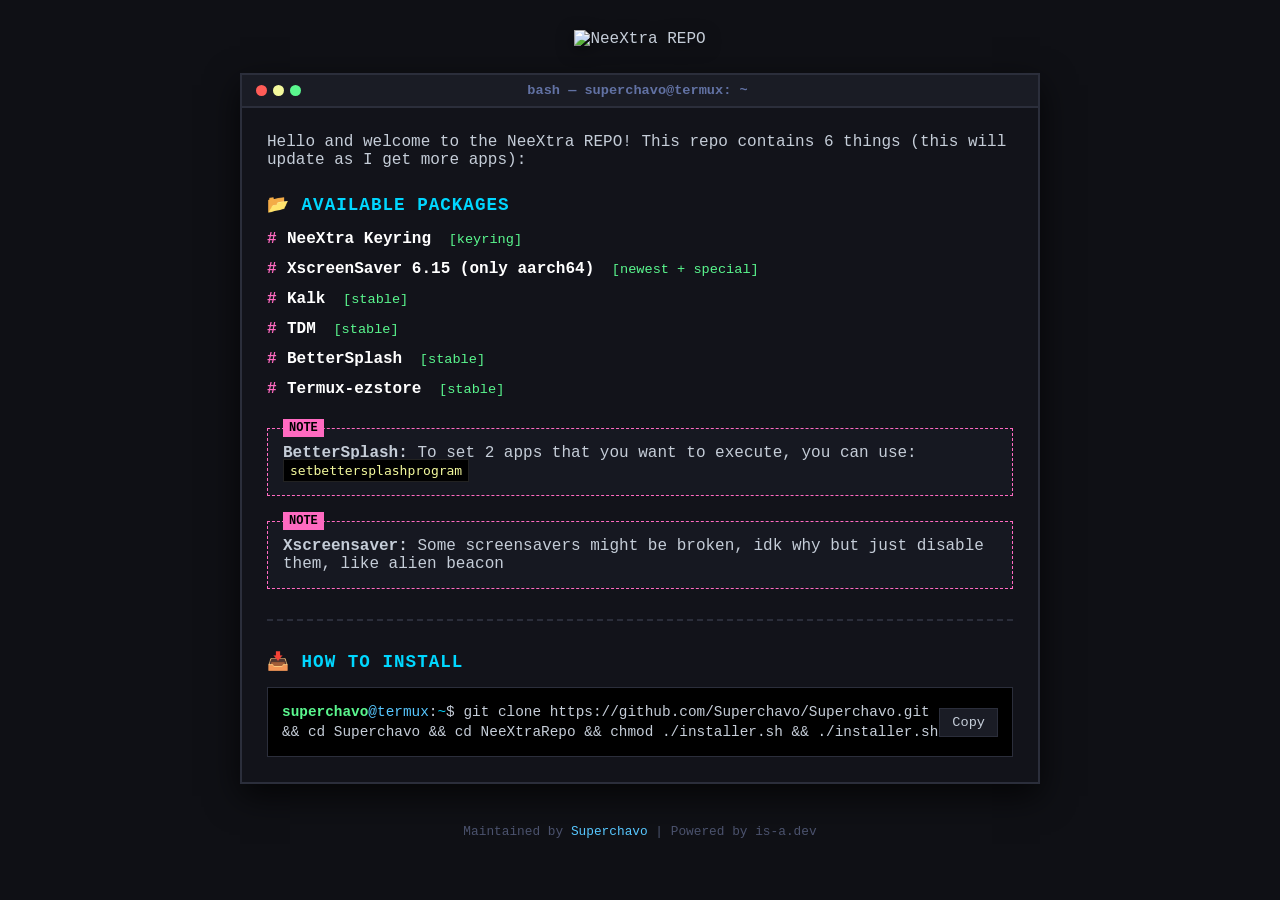
==== NeeXtraRepo/index.html @ dc7a291c "Deleted xscreensaver bc its now in termux native repos" ====
<!DOCTYPE html>
<html lang="es">
<head>
    <meta charset="UTF-8">
    <meta name="viewport" content="width=device-width, initial-scale=1.0">
    <title>NeeXtra Repo | Termux Package Repository</title>
    <link rel="icon" type="image/svg+xml" href="favicon.svg">
    <link rel="stylesheet" href="style.css">
</head>
<body>

    <div class="container">
        
        <!-- Banner del Repo -->
        <div class="banner-container">
            <img src="https://i.ibb.co/nNbWgq3V/Nee-Xtra-REPO-24-6-2026.png" alt="NeeXtra REPO">
        </div>

        <!-- Consola Unix / Terminal Real -->
        <div class="terminal-window">
            <div class="terminal-header">
                <div class="terminal-buttons">
                    <span class="button btn-close"></span>
                    <span class="button btn-minimize"></span>
                    <span class="button btn-maximize"></span>
                </div>
                <div class="terminal-title">bash — superchavo@termux: ~</div>
            </div>
            
            <div class="terminal-body">
                <p class="welcome-text">
                    Hello and welcome to the NeeXtra REPO! This repo contains 6 things (this will update as I get more apps):
                </p>

                <h2>📂 AVAILABLE PACKAGES</h2>
                <ul class="app-list">
                    <li><span class="pkg-name">NeeXtra Keyring</span> <span class="pkg-tag">[keyring]</span></li>
                    <li><span class="pkg-name">XscreenSaver 6.15 (only aarch64)</span> <span class="pkg-tag">[newest + special]</span></li>
                    <li><span class="pkg-name">Kalk</span> <span class="pkg-tag">[stable]</span></li>
                    <li><span class="pkg-name">TDM</span> <span class="pkg-tag">[stable]</span></li>
                    <li><span class="pkg-name">BetterSplash</span> <span class="pkg-tag">[stable]</span></li>
                    <li><span class="pkg-name">Termux-ezstore</span> <span class="pkg-tag">[stable]</span></li>
                </ul>

                <div class="config-box">
                    <span class="config-tag">NOTE</span>
                    <p><strong>BetterSplash:</strong> To set 2 apps that you want to execute, you can use: <code class="inline-code">setbettersplashprogram</code></p>
                </div>

                <div class="config-box">
                    <span class="config-tag">NOTE</span>
                    <p><strong>Xscreensaver:</strong> Some screensavers might be broken, idk why but just disable them, like alien beacon</p>
                </div>

                <div class="divider"></div>

                <h2>📥 HOW TO INSTALL</h2>
                <div class="command-box">
                    <div class="command-line">
                        <span class="user">superchavo</span><span class="host">@termux</span>:<span class="dir">~</span>$ <span class="cmd">git clone https://github.com/Superchavo/Superchavo.git && cd Superchavo && cd NeeXtraRepo && chmod ./installer.sh && ./installer.sh</span>
                    </div>
                    <button id="copyBtn" class="copy-btn">Copy</button>
                </div>

            </div>
        </div>

        <footer>
            Maintained by <a href="The Awesome Team of github and Is A Dev and also Superchavo" target="_blank">Superchavo</a> | Powered by is-a.dev
        </footer>

    </div>

    <script src="script.js"></script>
</body>
</html>
---- NeeXtraRepo/style.css ----
/* Paleta estilo Terminal Linux Tradicional (ANSI Colors) */
:root {
    --bg-main: #0f1015;
    --term-bg: #12131a;
    --term-head: #1a1c25;
    --border-color: #2b2e3b;
    
    /* Colores de sintaxis de consola */
    --ansi-white: #c5cdd8;
    --ansi-cyan: #00d7ff;
    --ansi-green: #5af78e;
    --ansi-yellow: #f3f99d;
    --ansi-magenta: #ff6ac1;
    --ansi-blue: #57c7ff;
    --ansi-red: #ff5c57;
}

body {
    background-color: var(--bg-main);
    color: var(--ansi-white);
    font-family: 'Courier New', Courier, monospace;
    margin: 0;
    padding: 20px;
    display: flex;
    flex-direction: column;
    align-items: center;
}

::selection {
    background: var(--ansi-yellow);
    color: #000;
}

.container {
    width: 100%;
    max-width: 800px;
    margin-top: 10px;
}

.banner-container {
    text-align: center;
    margin-bottom: 25px;
}

.banner-container img {
    max-width: 100%;
    height: auto;
    filter: drop-shadow(0 4px 8px rgba(0,0,0,0.5));
}

/* Caja de Terminal */
.terminal-window {
    background-color: var(--term-bg);
    border: 2px solid var(--border-color);
    box-shadow: 0 12px 32px rgba(0, 0, 0, 0.7);
}

.terminal-header {
    background-color: var(--term-head);
    padding: 8px 14px;
    display: flex;
    align-items: center;
    border-bottom: 2px solid var(--border-color);
}

.terminal-buttons {
    display: flex;
    gap: 6px;
}

.button {
    width: 11px;
    height: 11px;
    border-radius: 50%;
    display: inline-block;
}
.btn-close { background-color: var(--ansi-red); }
.btn-minimize { background-color: var(--ansi-yellow); }
.btn-maximize { background-color: var(--ansi-green); }

.terminal-title {
    margin: 0 auto;
    font-size: 0.85rem;
    color: #6272a4;
    font-weight: bold;
    transform: translateX(-25px);
}

.terminal-body {
    padding: 25px;
}

.welcome-text {
    color: var(--ansi-white);
    margin-top: 0;
    margin-bottom: 25px;
}

/* Listado de paquetes */
h2 {
    color: var(--ansi-cyan);
    font-size: 1.1rem;
    margin-top: 0;
    letter-spacing: 1px;
}

.app-list {
    list-style: none;
    padding-left: 0;
    margin: 15px 0 30px 0;
}

.app-list li {
    margin-bottom: 12px;
    padding-left: 20px;
    position: relative;
    font-size: 1rem;
}

.app-list li::before {
    content: "#";
    position: absolute;
    left: 0;
    color: var(--ansi-magenta);
    font-weight: bold;
}

.pkg-name {
    color: #fff;
    font-weight: bold;
}

.pkg-tag {
    color: var(--ansi-green);
    font-size: 0.85rem;
    margin-left: 8px;
}

/* Nota de configuración */
.config-box {
    background-color: #161821;
    border: 1px dashed var(--ansi-magenta);
    padding: 15px;
    margin: 25px 0;
    position: relative;
}

.config-tag {
    position: absolute;
    top: -10px;
    left: 15px;
    background-color: var(--ansi-magenta);
    color: #000;
    font-size: 0.75rem;
    padding: 2px 6px;
    font-weight: bold;
}

.config-box p {
    margin: 0;
}

.inline-code {
    background-color: #000;
    color: var(--ansi-yellow);
    padding: 3px 6px;
    border: 1px solid #222;
}

.divider {
    border-top: 2px dashed var(--border-color);
    margin: 30px 0;
}

/* Bloque de comandos */
.command-box {
    background-color: #000;
    border: 1px solid var(--border-color);
    padding: 14px;
    display: flex;
    justify-content: space-between;
    align-items: center;
    margin-top: 15px;
}

.command-line {
    word-break: break-all;
    font-size: 0.9rem;
    line-height: 1.4;
}

.user { color: var(--ansi-green); font-weight: bold; }
.host { color: var(--ansi-blue); }
.dir { color: var(--ansi-cyan); }
.cmd { color: var(--ansi-white); }

/* Botón interactivo */
.copy-btn {
    background-color: var(--term-head);
    border: 1px solid var(--border-color);
    color: var(--ansi-white);
    padding: 6px 12px;
    cursor: pointer;
    font-family: inherit;
    font-size: 0.85rem;
    transition: background 0.15s;
}

.copy-btn:hover {
    background-color: var(--border-color);
    color: #fff;
}

.copy-btn.success {
    background-color: var(--ansi-green);
    color: #000;
    border-color: var(--ansi-green);
}

footer {
    text-align: center;
    margin-top: 40px;
    font-size: 0.8rem;
    color: #4b526d;
}

footer a {
    color: var(--ansi-blue);
    text-decoration: none;
}

footer a:hover {
    text-decoration: underline;
}

/* Ajustes responsivos para pantallas como tablets/móviles */
@media (max-width: 600px) {
    .command-box {
        flex-direction: column;
        align-items: flex-start;
        gap: 12px;
    }
    .copy-btn {
        width: 100%;
        text-align: center;
    }
}
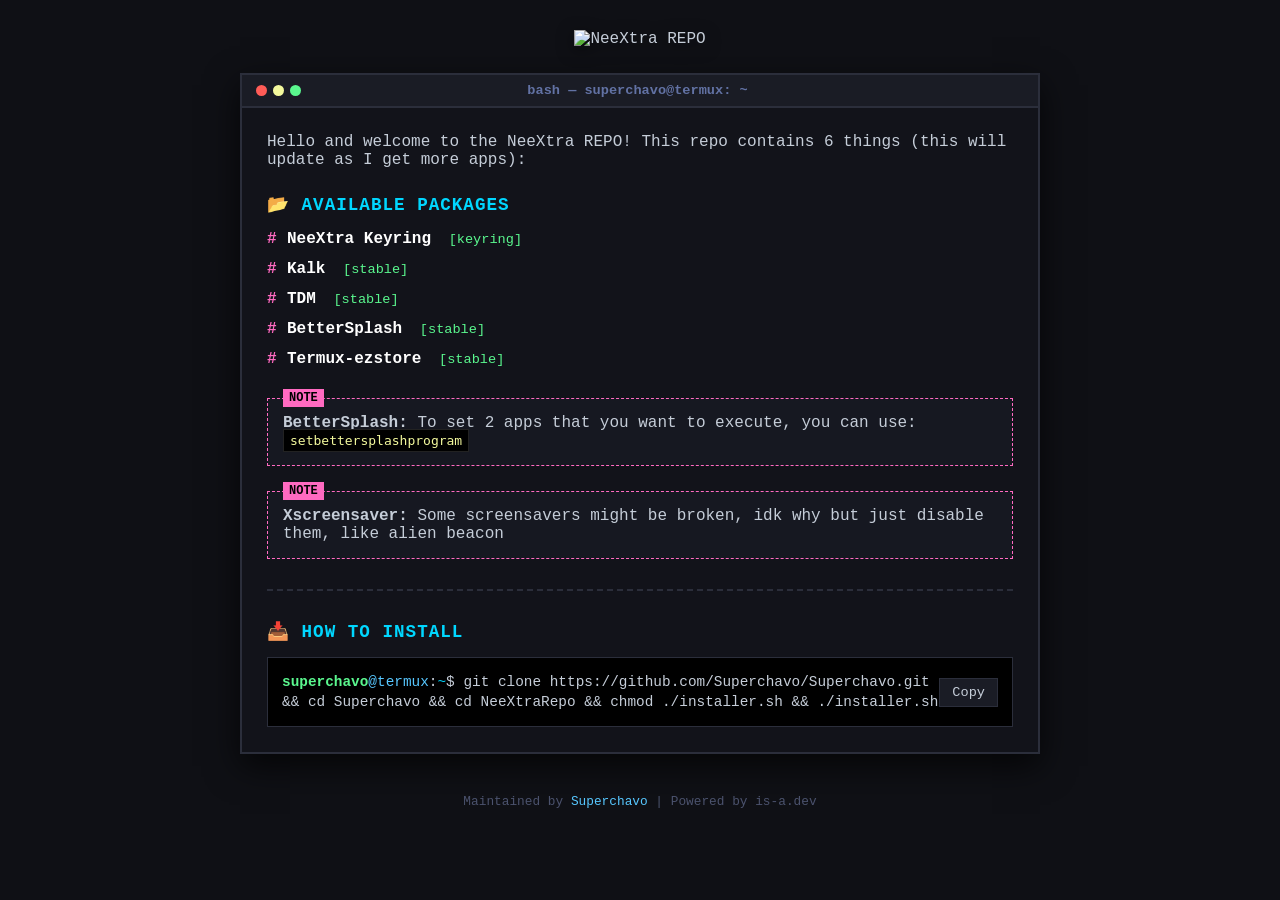
==== commit e985f557: "Remove XscreenSaver from available packages Removed XscreenSaver 6.15 from the available packages li" ====
--- a/NeeXtraRepo/index.html
+++ b/NeeXtraRepo/index.html
@@ -35,7 +35,6 @@
                 <h2>📂 AVAILABLE PACKAGES</h2>
                 <ul class="app-list">
                     <li><span class="pkg-name">NeeXtra Keyring</span> <span class="pkg-tag">[keyring]</span></li>
-                    <li><span class="pkg-name">XscreenSaver 6.15 (only aarch64)</span> <span class="pkg-tag">[newest + special]</span></li>
                     <li><span class="pkg-name">Kalk</span> <span class="pkg-tag">[stable]</span></li>
                     <li><span class="pkg-name">TDM</span> <span class="pkg-tag">[stable]</span></li>
                     <li><span class="pkg-name">BetterSplash</span> <span class="pkg-tag">[stable]</span></li>
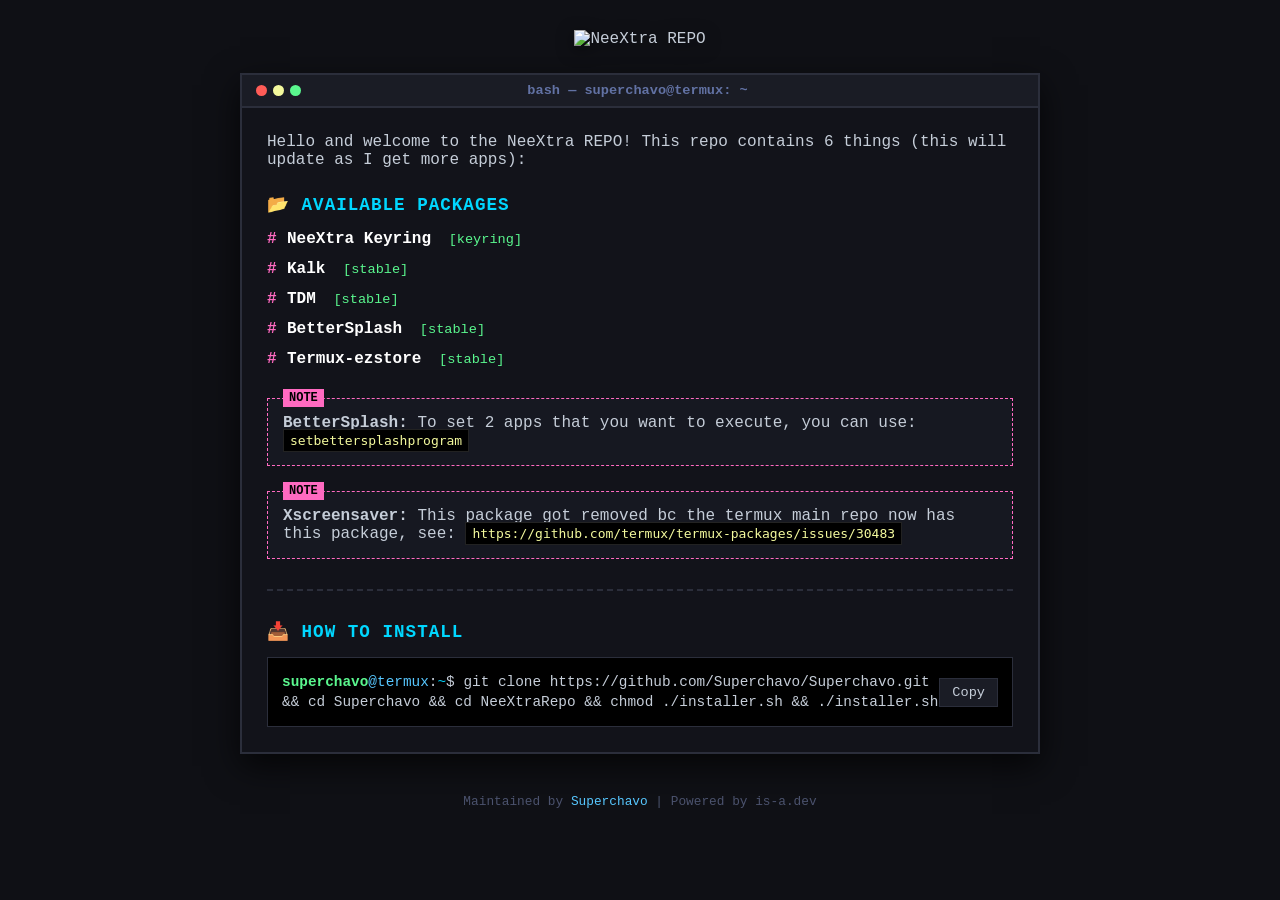
==== commit 74539a29: "Fix link in Xscreensaver removal note Updated the link in the note about Xscreensaver removal to poi" ====
--- a/NeeXtraRepo/index.html
+++ b/NeeXtraRepo/index.html
@@ -48,7 +48,7 @@
 
                 <div class="config-box">
                     <span class="config-tag">NOTE</span>
-                    <p><strong>Xscreensaver:</strong> Some screensavers might be broken, idk why but just disable them, like alien beacon</p>
+                    <p><strong>Xscreensaver:</strong> This package got removed bc the termux main repo now has this package, see: <code class="inline-code">https://github.com/termux/termux-packages/issues/30483</code></p>
                 </div>
 
                 <div class="divider"></div>
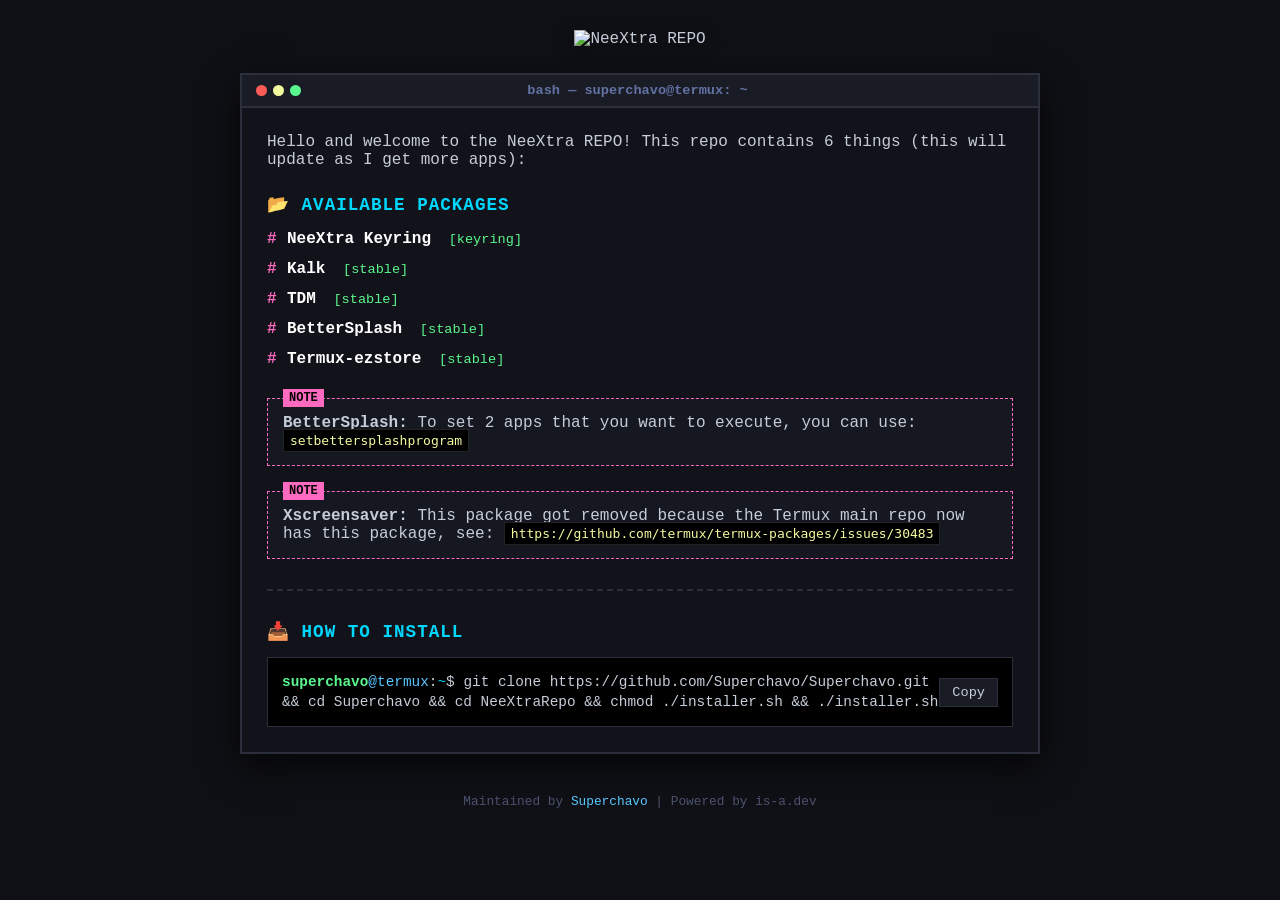
==== commit 0c82e739: "Update index.html" ====
--- a/NeeXtraRepo/index.html
+++ b/NeeXtraRepo/index.html
@@ -1,5 +1,5 @@
 <!DOCTYPE html>
-<html lang="es">
+<html lang="en">
 <head>
     <meta charset="UTF-8">
     <meta name="viewport" content="width=device-width, initial-scale=1.0">
@@ -11,18 +11,18 @@
 
     <div class="container">
         
-        <!-- Banner del Repo -->
+        <!-- Repo Banner -->
         <div class="banner-container">
             <img src="https://i.ibb.co/nNbWgq3V/Nee-Xtra-REPO-24-6-2026.png" alt="NeeXtra REPO">
         </div>
 
-        <!-- Consola Unix / Terminal Real -->
+        <!-- Unix Terminal Window -->
         <div class="terminal-window">
             <div class="terminal-header">
                 <div class="terminal-buttons">
-                    <span class="button btn-close"></span>
-                    <span class="button btn-minimize"></span>
-                    <span class="button btn-maximize"></span>
+                    <span class="button btn-close" onclick="handleClose()"></span>
+                    <span class="button btn-minimize" onclick="handleMinimize()"></span>
+                    <span class="button btn-maximize" onclick="handleMaximize()"></span>
                 </div>
                 <div class="terminal-title">bash — superchavo@termux: ~</div>
             </div>
@@ -48,7 +48,7 @@
 
                 <div class="config-box">
                     <span class="config-tag">NOTE</span>
-                    <p><strong>Xscreensaver:</strong> This package got removed bc the termux main repo now has this package, see: <code class="inline-code">https://github.com/termux/termux-packages/issues/30483</code></p>
+                    <p><strong>Xscreensaver:</strong> This package got removed because the Termux main repo now has this package, see: <code class="inline-code">https://github.com/termux/termux-packages/issues/30483</code></p>
                 </div>
 
                 <div class="divider"></div>
@@ -58,19 +58,57 @@
                     <div class="command-line">
                         <span class="user">superchavo</span><span class="host">@termux</span>:<span class="dir">~</span>$ <span class="cmd">git clone https://github.com/Superchavo/Superchavo.git && cd Superchavo && cd NeeXtraRepo && chmod ./installer.sh && ./installer.sh</span>
                     </div>
-                    <button id="copyBtn" class="copy-btn">Copy</button>
+                    <button id="copyBtn" class="copy-btn" onclick="copyCommand()">Copy</button>
                 </div>
 
             </div>
         </div>
 
         <footer>
-            Maintained by <a href="The Awesome Team of github and Is A Dev and also Superchavo" target="_blank">Superchavo</a> | Powered by is-a.dev
+            Maintained by <a href="https://github.com/Superchavo" target="_blank">Superchavo</a> | Powered by is-a.dev
         </footer>
 
     </div>
 
-    <script src="script.js"></script>
+    <script>
+        function handleClose() {
+            try {
+                // Logic to close the terminal
+                console.log("Terminal closed.");
+            } catch (error) {
+                console.error("Error closing terminal: ", error);
+            }
+        }
+
+        function handleMinimize() {
+            try {
+                // Logic to minimize the terminal
+                console.log("Terminal minimized.");
+            } catch (error) {
+                console.error("Error minimizing terminal: ", error);
+            }
+        }
+
+        function handleMaximize() {
+            try {
+                // Logic to maximize the terminal
+                console.log("Terminal maximized.");
+            } catch (error) {
+                console.error("Error maximizing terminal: ", error);
+            }
+        }
+
+        function copyCommand() {
+            try {
+                const command = document.querySelector('.cmd').textContent;
+                navigator.clipboard.writeText(command).then(() => {
+                    alert("Command copied to clipboard!");
+                });
+            } catch (error) {
+                console.error("Error copying command: ", error);
+                alert("Failed to copy command.");
+            }
+        }
+    </script>
 </body>
 </html>
-
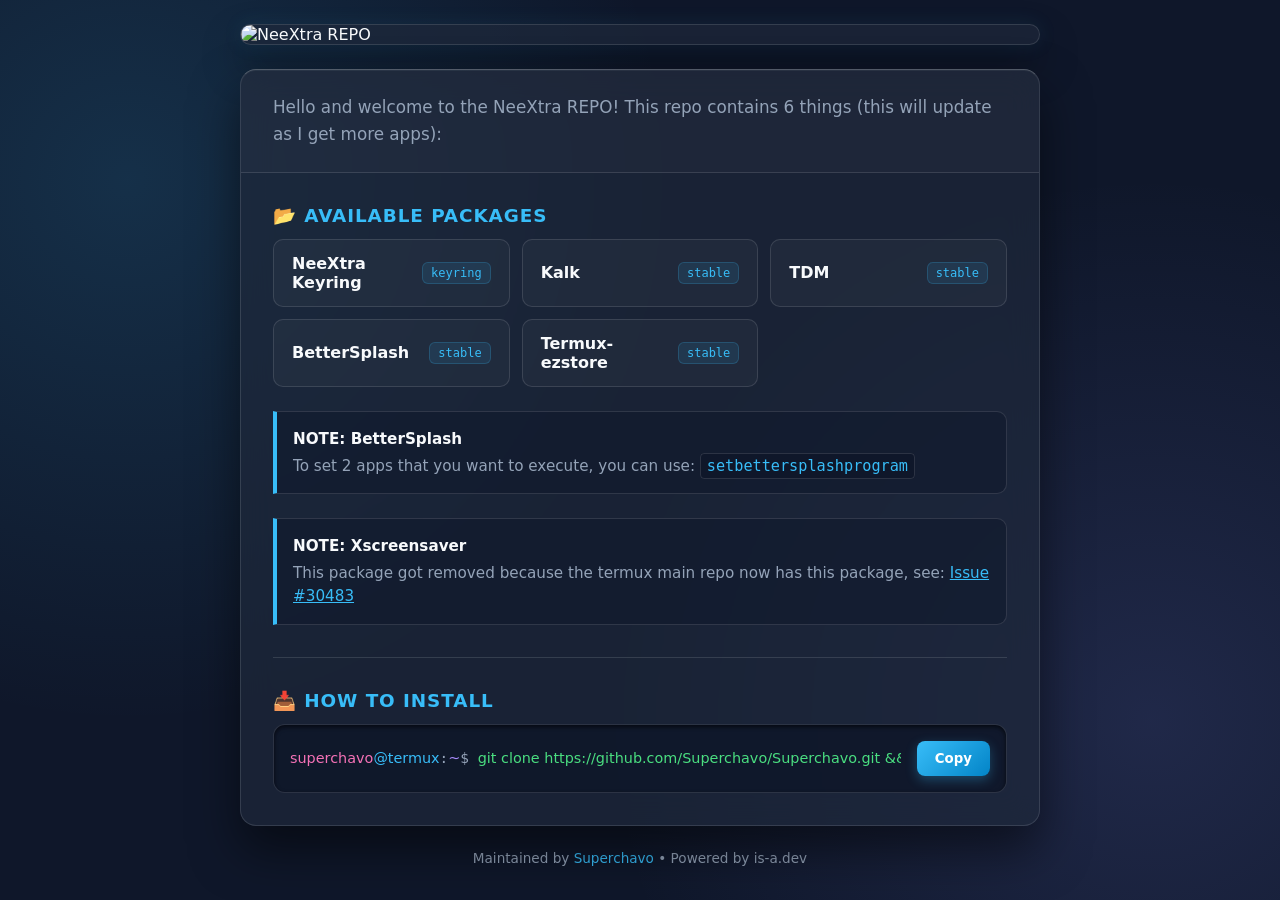
==== commit b42b8b5d: "Update index.html" ====
--- a/NeeXtraRepo/index.html
+++ b/NeeXtraRepo/index.html
@@ -5,110 +5,338 @@
     <meta name="viewport" content="width=device-width, initial-scale=1.0">
     <title>NeeXtra Repo | Termux Package Repository</title>
     <link rel="icon" type="image/svg+xml" href="favicon.svg">
-    <link rel="stylesheet" href="style.css">
+    <style>
+        :root {
+            --bg-color: #0f172a;
+            --glass-bg: rgba(30, 41, 59, 0.7);
+            --glass-border: rgba(255, 255, 255, 0.12);
+            --glass-shine: rgba(255, 255, 255, 0.05);
+            --text-main: #f8fafc;
+            --text-muted: #94a3b8;
+            --accent: #38bdf8;
+            --accent-glow: rgba(56, 189, 248, 0.3);
+            --code-bg: rgba(15, 23, 42, 0.85);
+        }
+
+        * {
+            box-sizing: border-box;
+            margin: 0;
+            padding: 0;
+            font-family: system-ui, -apple-system, BlinkMacSystemFont, "Segoe UI", Roboto, Oxygen, Ubuntu, Cantarell, sans-serif;
+        }
+
+        body {
+            background-color: var(--bg-color);
+            background-image: 
+                radial-gradient(circle at 10% 20%, rgba(56, 189, 248, 0.15) 0%, transparent 40%),
+                radial-gradient(circle at 90% 80%, rgba(129, 140, 248, 0.15) 0%, transparent 40%);
+            color: var(--text-main);
+            min-height: 100vh;
+            display: flex;
+            justify-content: center;
+            align-items: center;
+            padding: 20px;
+        }
+
+        .container {
+            width: 100%;
+            max-width: 800px;
+            display: flex;
+            flex-direction: column;
+            gap: 24px;
+        }
+
+        /* Banner Aero Style */
+        .banner-container {
+            width: 100%;
+            border-radius: 16px;
+            overflow: hidden;
+            box-shadow: 0 20px 40px rgba(0, 0, 0, 0.4), 0 0 20px rgba(56, 189, 248, 0.1);
+            border: 1px solid var(--glass-border);
+            background: var(--glass-bg);
+        }
+
+        .banner-container img {
+            width: 100%;
+            height: auto;
+            display: block;
+        }
+
+        /* Main Glass Box (Aero Window) */
+        .repo-window {
+            background: var(--glass-bg);
+            backdrop-filter: blur(16px);
+            -webkit-backdrop-filter: blur(16px);
+            border: 1px solid var(--glass-border);
+            border-top: 1px solid rgba(255, 255, 255, 0.25);
+            border-radius: 16px;
+            box-shadow: 0 24px 48px rgba(0, 0, 0, 0.5), inset 0 1px 0 var(--glass-shine);
+            overflow: hidden;
+        }
+
+        .repo-header {
+            padding: 24px 32px;
+            border-bottom: 1px solid var(--glass-border);
+            background: rgba(255, 255, 255, 0.02);
+        }
+
+        .welcome-text {
+            font-size: 1.05rem;
+            color: var(--text-muted);
+            line-height: 1.6;
+        }
+
+        .repo-content {
+            padding: 32px;
+            display: flex;
+            flex-direction: column;
+            gap: 24px;
+        }
+
+        h2 {
+            font-size: 1.15rem;
+            letter-spacing: 0.05em;
+            color: var(--accent);
+            text-transform: uppercase;
+            margin-bottom: 12px;
+            display: flex;
+            align-items: center;
+            gap: 8px;
+        }
+
+        /* App List Styling */
+        .app-list {
+            list-style: none;
+            display: grid;
+            grid-template-columns: repeat(auto-fit, minmax(220px, 1fr));
+            gap: 12px;
+        }
+
+        .app-list li {
+            background: rgba(255, 255, 255, 0.03);
+            border: 1px solid var(--glass-border);
+            padding: 14px 18px;
+            border-radius: 10px;
+            display: flex;
+            justify-content: space-between;
+            align-items: center;
+            transition: all 0.3s ease;
+        }
+
+        .app-list li:hover {
+            background: rgba(255, 255, 255, 0.06);
+            border-color: var(--accent);
+            box-shadow: 0 4px 12px var(--accent-glow);
+            transform: translateY(-2px);
+        }
+
+        .pkg-name {
+            font-weight: 600;
+            color: var(--text-main);
+        }
+
+        .pkg-tag {
+            font-size: 0.75rem;
+            padding: 3px 8px;
+            border-radius: 6px;
+            background: rgba(56, 189, 248, 0.1);
+            color: var(--accent);
+            border: 1px solid rgba(56, 189, 248, 0.2);
+            font-family: monospace;
+        }
+
+        /* Config Notes Boxes */
+        .config-box {
+            background: rgba(15, 23, 42, 0.5);
+            border-left: 4px solid var(--accent);
+            border-top: 1px solid var(--glass-border);
+            border-right: 1px solid var(--glass-border);
+            border-bottom: 1px solid var(--glass-border);
+            padding: 16px;
+            border-radius: 0 10px 10px 0;
+            font-size: 0.95rem;
+            color: var(--text-muted);
+            line-height: 1.5;
+        }
+
+        .config-tag {
+            font-weight: bold;
+            color: var(--text-main);
+            display: inline-block;
+            margin-bottom: 4px;
+        }
+
+        .inline-code {
+            background: var(--code-bg);
+            padding: 3px 6px;
+            border-radius: 4px;
+            font-family: monospace;
+            color: var(--accent);
+            border: 1px solid var(--glass-border);
+        }
+
+        .divider {
+            height: 1px;
+            background: var(--glass-border);
+            width: 100%;
+            margin: 8px 0;
+        }
+
+        /* Command Box / Installation Section */
+        .command-box {
+            background: var(--code-bg);
+            border: 1px solid var(--glass-border);
+            border-radius: 12px;
+            padding: 16px;
+            display: flex;
+            align-items: center;
+            justify-content: space-between;
+            gap: 16px;
+            box-shadow: inset 0 2px 4px rgba(0, 0, 0, 0.6);
+        }
+
+        .command-line {
+            font-family: monospace;
+            font-size: 0.9rem;
+            color: var(--text-muted);
+            overflow-x: auto;
+            white-space: nowrap;
+            flex-grow: 1;
+            padding: 4px 0;
+        }
+
+        .command-line::-webkit-scrollbar {
+            height: 4px;
+        }
+        .command-line::-webkit-scrollbar-thumb {
+            background: var(--glass-border);
+            border-radius: 2px;
+        }
+
+        .user { color: #f472b6; }
+        .host { color: #38bdf8; }
+        .dir { color: #a78bfa; }
+        .cmd { color: #4ade80; }
+
+        .copy-btn {
+            background: linear-gradient(135deg, #38bdf8, #0284c7);
+            color: white;
+            border: none;
+            padding: 10px 18px;
+            border-radius: 8px;
+            font-weight: 600;
+            cursor: pointer;
+            transition: all 0.2s ease;
+            box-shadow: 0 4px 12px var(--accent-glow);
+            flex-shrink: 0;
+        }
+
+        .copy-btn:hover {
+            opacity: 0.95;
+            transform: scale(1.02);
+            box-shadow: 0 6px 16px rgba(56, 189, 248, 0.4);
+        }
+
+        .copy-btn:active {
+            transform: scale(0.98);
+        }
+
+        /* Footer Styling */
+        footer {
+            text-align: center;
+            font-size: 0.85rem;
+            color: var(--text-muted);
+            padding-bottom: 10px;
+        }
+
+        footer a {
+            color: var(--accent);
+            text-decoration: none;
+        }
+
+        footer a:hover {
+            text-decoration: underline;
+        }
+    </style>
 </head>
 <body>
 
     <div class="container">
         
-        <!-- Repo Banner -->
+        <!-- Banner del Repo con Estilo Aero -->
         <div class="banner-container">
             <img src="https://i.ibb.co/nNbWgq3V/Nee-Xtra-REPO-24-6-2026.png" alt="NeeXtra REPO">
         </div>
 
-        <!-- Unix Terminal Window -->
-        <div class="terminal-window">
-            <div class="terminal-header">
-                <div class="terminal-buttons">
-                    <span class="button btn-close" onclick="handleClose()"></span>
-                    <span class="button btn-minimize" onclick="handleMinimize()"></span>
-                    <span class="button btn-maximize" onclick="handleMaximize()"></span>
-                </div>
-                <div class="terminal-title">bash — superchavo@termux: ~</div>
-            </div>
-            
-            <div class="terminal-body">
+        <!-- Ventana Principal Aero -->
+        <div class="repo-window">
+            <div class="repo-header">
                 <p class="welcome-text">
                     Hello and welcome to the NeeXtra REPO! This repo contains 6 things (this will update as I get more apps):
                 </p>
-
-                <h2>📂 AVAILABLE PACKAGES</h2>
-                <ul class="app-list">
-                    <li><span class="pkg-name">NeeXtra Keyring</span> <span class="pkg-tag">[keyring]</span></li>
-                    <li><span class="pkg-name">Kalk</span> <span class="pkg-tag">[stable]</span></li>
-                    <li><span class="pkg-name">TDM</span> <span class="pkg-tag">[stable]</span></li>
-                    <li><span class="pkg-name">BetterSplash</span> <span class="pkg-tag">[stable]</span></li>
-                    <li><span class="pkg-name">Termux-ezstore</span> <span class="pkg-tag">[stable]</span></li>
-                </ul>
+            </div>
+            
+            <div class="repo-content">
+                <div>
+                    <h2>📂 Available Packages</h2>
+                    <ul class="app-list">
+                        <li><span class="pkg-name">NeeXtra Keyring</span> <span class="pkg-tag">keyring</span></li>
+                        <li><span class="pkg-name">Kalk</span> <span class="pkg-tag">stable</span></li>
+                        <li><span class="pkg-name">TDM</span> <span class="pkg-tag">stable</span></li>
+                        <li><span class="pkg-name">BetterSplash</span> <span class="pkg-tag">stable</span></li>
+                        <li><span class="pkg-name">Termux-ezstore</span> <span class="pkg-tag">stable</span></li>
+                    </ul>
+                </div>
 
                 <div class="config-box">
-                    <span class="config-tag">NOTE</span>
-                    <p><strong>BetterSplash:</strong> To set 2 apps that you want to execute, you can use: <code class="inline-code">setbettersplashprogram</code></p>
+                    <span class="config-tag">NOTE: BetterSplash</span>
+                    <p>To set 2 apps that you want to execute, you can use: <code class="inline-code">setbettersplashprogram</code></p>
                 </div>
 
                 <div class="config-box">
-                    <span class="config-tag">NOTE</span>
-                    <p><strong>Xscreensaver:</strong> This package got removed because the Termux main repo now has this package, see: <code class="inline-code">https://github.com/termux/termux-packages/issues/30483</code></p>
+                    <span class="config-tag">NOTE: Xscreensaver</span>
+                    <p>This package got removed because the termux main repo now has this package, see: <a href="https://github.com/termux/termux-packages/issues/30483" target="_blank" style="color: var(--accent);">Issue #30483</a></p>
                 </div>
 
                 <div class="divider"></div>
 
-                <h2>📥 HOW TO INSTALL</h2>
-                <div class="command-box">
-                    <div class="command-line">
-                        <span class="user">superchavo</span><span class="host">@termux</span>:<span class="dir">~</span>$ <span class="cmd">git clone https://github.com/Superchavo/Superchavo.git && cd Superchavo && cd NeeXtraRepo && chmod ./installer.sh && ./installer.sh</span>
+                <div>
+                    <h2>📥 How to Install</h2>
+                    <div class="command-box">
+                        <div class="command-line" id="installCommand"><span class="user">superchavo</span><span class="host">@termux</span>:<span class="dir">~</span>$ <span class="cmd">git clone https://github.com/Superchavo/Superchavo.git && cd Superchavo && cd NeeXtraRepo && chmod +x ./installer.sh && ./installer.sh</span></div>
+                        <button id="copyBtn" class="copy-btn">Copy</button>
                     </div>
-                    <button id="copyBtn" class="copy-btn" onclick="copyCommand()">Copy</button>
                 </div>
 
             </div>
         </div>
 
         <footer>
-            Maintained by <a href="https://github.com/Superchavo" target="_blank">Superchavo</a> | Powered by is-a.dev
+            Maintained by <a href="https://github.com/Superchavo" target="_blank">Superchavo</a> &bull; Powered by is-a.dev
         </footer>
 
     </div>
 
     <script>
-        function handleClose() {
-            try {
-                // Logic to close the terminal
-                console.log("Terminal closed.");
-            } catch (error) {
-                console.error("Error closing terminal: ", error);
-            }
-        }
-
-        function handleMinimize() {
-            try {
-                // Logic to minimize the terminal
-                console.log("Terminal minimized.");
-            } catch (error) {
-                console.error("Error minimizing terminal: ", error);
-            }
-        }
-
-        function handleMaximize() {
-            try {
-                // Logic to maximize the terminal
-                console.log("Terminal maximized.");
-            } catch (error) {
-                console.error("Error maximizing terminal: ", error);
-            }
-        }
-
-        function copyCommand() {
-            try {
-                const command = document.querySelector('.cmd').textContent;
-                navigator.clipboard.writeText(command).then(() => {
-                    alert("Command copied to clipboard!");
-                });
-            } catch (error) {
-                console.error("Error copying command: ", error);
-                alert("Failed to copy command.");
-            }
-        }
+        document.getElementById('copyBtn').addEventListener('click', function() {
+            // Texto limpio sin las etiquetas HTML de color para el portapapeles
+            const commandText = "git clone https://github.com/Superchavo/Superchavo.git && cd Superchavo && cd NeeXtraRepo && chmod +x ./installer.sh && ./installer.sh";
+            
+            navigator.clipboard.writeText(commandText).then(() => {
+                const btn = document.getElementById('copyBtn');
+                const originalText = btn.textContent;
+                
+                btn.textContent = "Copied!";
+                btn.style.background = "linear-gradient(135deg, #22c55e, #16a34a)";
+                
+                setTimeout(() => {
+                    btn.textContent = originalText;
+                    btn.style.background = "linear-gradient(135deg, #38bdf8, #0284c7)";
+                }, 2000);
+            }).catch(err => {
+                console.error('Failed to copy text: ', err);
+            });
+        });
     </script>
 </body>
 </html>
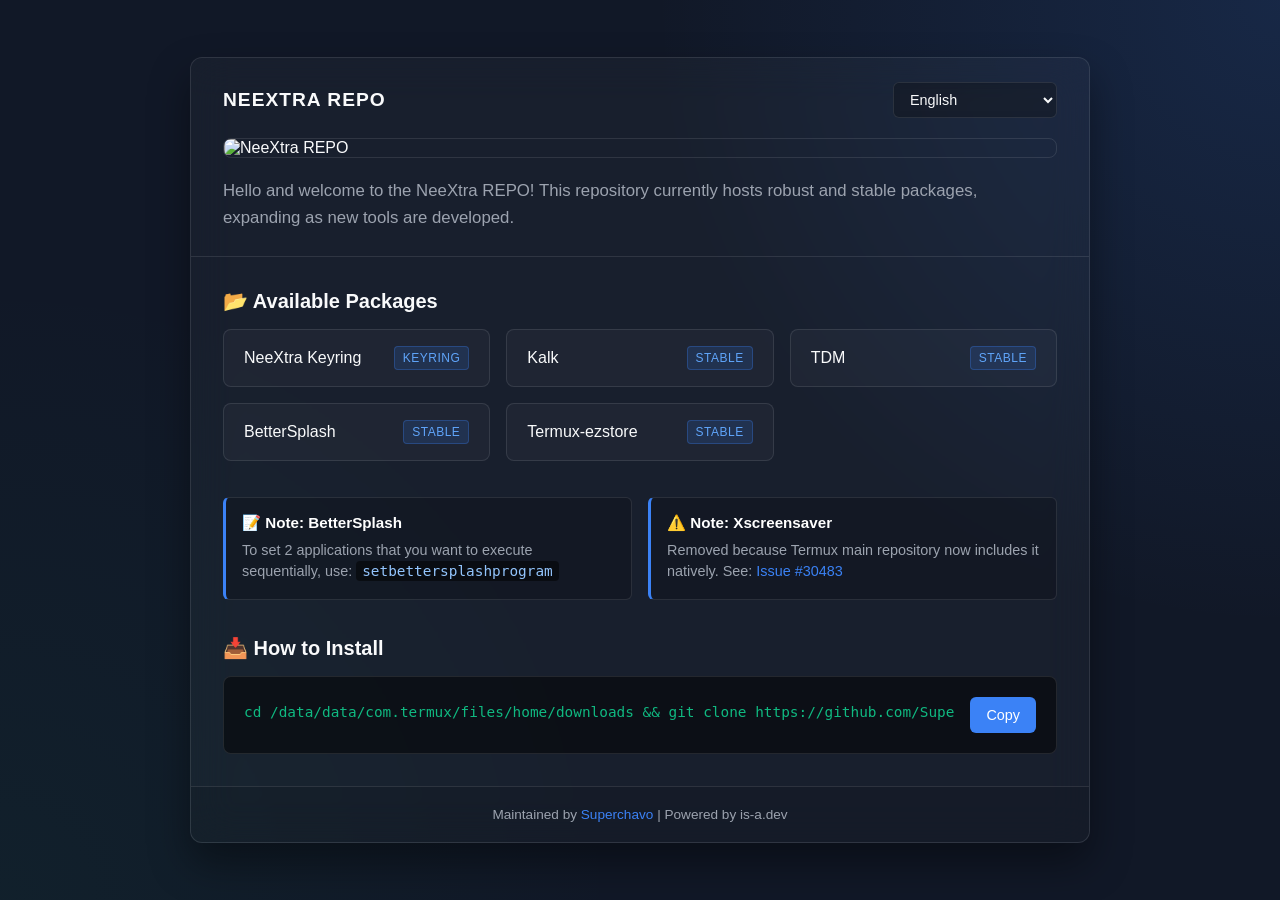
==== commit 05cdf1ce: "Update index.html" ====
--- a/NeeXtraRepo/index.html
+++ b/NeeXtraRepo/index.html
@@ -3,338 +3,517 @@
 <head>
     <meta charset="UTF-8">
     <meta name="viewport" content="width=device-width, initial-scale=1.0">
-    <title>NeeXtra Repo | Termux Package Repository</title>
+    <title>NeeXtra Repo | Professional Packages</title>
     <link rel="icon" type="image/svg+xml" href="favicon.svg">
     <style>
+        /* =========================================
+           VARIABLES: Estilo Aero Profesional
+           ========================================= */
         :root {
-            --bg-color: #0f172a;
-            --glass-bg: rgba(30, 41, 59, 0.7);
-            --glass-border: rgba(255, 255, 255, 0.12);
-            --glass-shine: rgba(255, 255, 255, 0.05);
-            --text-main: #f8fafc;
-            --text-muted: #94a3b8;
-            --accent: #38bdf8;
-            --accent-glow: rgba(56, 189, 248, 0.3);
-            --code-bg: rgba(15, 23, 42, 0.85);
+            --bg-base: #111827;
+            --glass-panel: rgba(255, 255, 255, 0.03);
+            --glass-border: rgba(255, 255, 255, 0.1);
+            --glass-hover: rgba(255, 255, 255, 0.08);
+            --text-primary: #f9fafb;
+            --text-secondary: #9ca3af;
+            --accent: #3b82f6;
+            --accent-hover: #2563eb;
+            --code-bg: rgba(0, 0, 0, 0.5);
+            --font-family: -apple-system, BlinkMacSystemFont, "Segoe UI", Roboto, Helvetica, Arial, sans-serif;
         }
 
         * {
-            box-sizing: border-box;
             margin: 0;
             padding: 0;
-            font-family: system-ui, -apple-system, BlinkMacSystemFont, "Segoe UI", Roboto, Oxygen, Ubuntu, Cantarell, sans-serif;
+            box-sizing: border-box;
+            font-family: var(--font-family);
+            -webkit-font-smoothing: antialiased;
         }
 
         body {
-            background-color: var(--bg-color);
-            background-image: 
-                radial-gradient(circle at 10% 20%, rgba(56, 189, 248, 0.15) 0%, transparent 40%),
-                radial-gradient(circle at 90% 80%, rgba(129, 140, 248, 0.15) 0%, transparent 40%);
-            color: var(--text-main);
+            background-color: var(--bg-base);
+            /* Fondo sutil y limpio */
+            background-image: radial-gradient(circle at top right, rgba(59, 130, 246, 0.15), transparent 40%),
+                              radial-gradient(circle at bottom left, rgba(16, 185, 129, 0.05), transparent 40%);
+            background-attachment: fixed;
+            color: var(--text-primary);
             min-height: 100vh;
             display: flex;
             justify-content: center;
             align-items: center;
-            padding: 20px;
-        }
-
-        .container {
+            padding: 2rem 1rem;
+        }
+
+        /* =========================================
+           CONTENEDOR PRINCIPAL
+           ========================================= */
+        .app-container {
             width: 100%;
-            max-width: 800px;
+            max-width: 900px;
+            background: var(--glass-panel);
+            backdrop-filter: blur(20px);
+            -webkit-backdrop-filter: blur(20px);
+            border: 1px solid var(--glass-border);
+            border-radius: 12px;
+            box-shadow: 0 20px 40px rgba(0, 0, 0, 0.4);
             display: flex;
             flex-direction: column;
-            gap: 24px;
-        }
-
-        /* Banner Aero Style */
-        .banner-container {
-            width: 100%;
-            border-radius: 16px;
             overflow: hidden;
-            box-shadow: 0 20px 40px rgba(0, 0, 0, 0.4), 0 0 20px rgba(56, 189, 248, 0.1);
-            border: 1px solid var(--glass-border);
-            background: var(--glass-bg);
-        }
-
-        .banner-container img {
-            width: 100%;
-            height: auto;
-            display: block;
-        }
-
-        /* Main Glass Box (Aero Window) */
-        .repo-window {
-            background: var(--glass-bg);
-            backdrop-filter: blur(16px);
-            -webkit-backdrop-filter: blur(16px);
-            border: 1px solid var(--glass-border);
-            border-top: 1px solid rgba(255, 255, 255, 0.25);
-            border-radius: 16px;
-            box-shadow: 0 24px 48px rgba(0, 0, 0, 0.5), inset 0 1px 0 var(--glass-shine);
-            overflow: hidden;
-        }
-
-        .repo-header {
+        }
+
+        /* Cabecera y Selector de Idioma */
+        .header {
             padding: 24px 32px;
             border-bottom: 1px solid var(--glass-border);
-            background: rgba(255, 255, 255, 0.02);
-        }
-
-        .welcome-text {
-            font-size: 1.05rem;
-            color: var(--text-muted);
-            line-height: 1.6;
-        }
-
-        .repo-content {
-            padding: 32px;
             display: flex;
             flex-direction: column;
-            gap: 24px;
-        }
-
-        h2 {
-            font-size: 1.15rem;
-            letter-spacing: 0.05em;
-            color: var(--accent);
-            text-transform: uppercase;
-            margin-bottom: 12px;
-            display: flex;
-            align-items: center;
-            gap: 8px;
-        }
-
-        /* App List Styling */
-        .app-list {
-            list-style: none;
-            display: grid;
-            grid-template-columns: repeat(auto-fit, minmax(220px, 1fr));
-            gap: 12px;
-        }
-
-        .app-list li {
-            background: rgba(255, 255, 255, 0.03);
-            border: 1px solid var(--glass-border);
-            padding: 14px 18px;
-            border-radius: 10px;
+            gap: 20px;
+        }
+
+        .header-top {
             display: flex;
             justify-content: space-between;
             align-items: center;
-            transition: all 0.3s ease;
-        }
-
-        .app-list li:hover {
-            background: rgba(255, 255, 255, 0.06);
+        }
+
+        .lang-selector {
+            background: rgba(0, 0, 0, 0.3);
+            color: var(--text-primary);
+            border: 1px solid var(--glass-border);
+            padding: 8px 12px;
+            border-radius: 6px;
+            font-size: 0.9rem;
+            cursor: pointer;
+            outline: none;
+            backdrop-filter: blur(5px);
+        }
+
+        .lang-selector:focus {
             border-color: var(--accent);
-            box-shadow: 0 4px 12px var(--accent-glow);
+        }
+
+        .banner {
+            width: 100%;
+            border-radius: 8px;
+            border: 1px solid var(--glass-border);
+            display: block;
+        }
+
+        .description {
+            color: var(--text-secondary);
+            font-size: 1.05rem;
+            line-height: 1.6;
+        }
+
+        /* =========================================
+           CUERPO Y TARJETAS
+           ========================================= */
+        .content {
+            padding: 32px;
+            display: flex;
+            flex-direction: column;
+            gap: 36px;
+        }
+
+        .section-header {
+            font-size: 1.25rem;
+            font-weight: 600;
+            color: var(--text-primary);
+            margin-bottom: 16px;
+            display: flex;
+            align-items: center;
+            gap: 10px;
+        }
+
+        /* Grid de Paquetes */
+        .grid-packages {
+            display: grid;
+            grid-template-columns: repeat(auto-fill, minmax(240px, 1fr));
+            gap: 16px;
+        }
+
+        .pkg-card {
+            background: var(--glass-panel);
+            border: 1px solid var(--glass-border);
+            border-radius: 8px;
+            padding: 16px 20px;
+            display: flex;
+            justify-content: space-between;
+            align-items: center;
+            transition: all 0.2s ease;
+        }
+
+        .pkg-card:hover {
+            background: var(--glass-hover);
+            border-color: rgba(255, 255, 255, 0.2);
             transform: translateY(-2px);
         }
 
-        .pkg-name {
+        .pkg-name { font-weight: 500; }
+        .pkg-badge {
+            font-size: 0.75rem;
+            padding: 4px 8px;
+            border-radius: 4px;
+            background: rgba(59, 130, 246, 0.15);
+            color: #60a5fa;
+            border: 1px solid rgba(59, 130, 246, 0.3);
+            text-transform: uppercase;
+            letter-spacing: 0.5px;
+        }
+
+        /* Notas e Información */
+        .notes-grid {
+            display: grid;
+            grid-template-columns: repeat(auto-fit, minmax(300px, 1fr));
+            gap: 16px;
+        }
+
+        .info-card {
+            background: rgba(0, 0, 0, 0.2);
+            border: 1px solid var(--glass-border);
+            border-left: 3px solid var(--accent);
+            border-radius: 6px;
+            padding: 16px;
+        }
+
+        .info-title {
             font-weight: 600;
-            color: var(--text-main);
-        }
-
-        .pkg-tag {
-            font-size: 0.75rem;
-            padding: 3px 8px;
-            border-radius: 6px;
-            background: rgba(56, 189, 248, 0.1);
+            font-size: 0.95rem;
+            margin-bottom: 8px;
+            color: #fff;
+        }
+
+        .info-text {
+            font-size: 0.9rem;
+            color: var(--text-secondary);
+            line-height: 1.5;
+        }
+
+        code {
+            background: var(--code-bg);
+            padding: 2px 6px;
+            border-radius: 4px;
+            font-family: 'Consolas', 'Monaco', monospace;
+            color: #93c5fd;
+        }
+
+        .info-text a {
             color: var(--accent);
-            border: 1px solid rgba(56, 189, 248, 0.2);
-            font-family: monospace;
-        }
-
-        /* Config Notes Boxes */
-        .config-box {
-            background: rgba(15, 23, 42, 0.5);
-            border-left: 4px solid var(--accent);
-            border-top: 1px solid var(--glass-border);
-            border-right: 1px solid var(--glass-border);
-            border-bottom: 1px solid var(--glass-border);
-            padding: 16px;
-            border-radius: 0 10px 10px 0;
-            font-size: 0.95rem;
-            color: var(--text-muted);
-            line-height: 1.5;
-        }
-
-        .config-tag {
-            font-weight: bold;
-            color: var(--text-main);
-            display: inline-block;
-            margin-bottom: 4px;
-        }
-
-        .inline-code {
-            background: var(--code-bg);
-            padding: 3px 6px;
-            border-radius: 4px;
-            font-family: monospace;
-            color: var(--accent);
-            border: 1px solid var(--glass-border);
-        }
-
-        .divider {
-            height: 1px;
-            background: var(--glass-border);
-            width: 100%;
-            margin: 8px 0;
-        }
-
-        /* Command Box / Installation Section */
-        .command-box {
+            text-decoration: none;
+        }
+        .info-text a:hover { text-decoration: underline; }
+
+        /* =========================================
+           ZONA DE INSTALACIÓN (Terminal)
+           ========================================= */
+        .install-panel {
             background: var(--code-bg);
             border: 1px solid var(--glass-border);
-            border-radius: 12px;
-            padding: 16px;
+            border-radius: 8px;
+            padding: 20px;
             display: flex;
             align-items: center;
-            justify-content: space-between;
             gap: 16px;
-            box-shadow: inset 0 2px 4px rgba(0, 0, 0, 0.6);
-        }
-
-        .command-line {
-            font-family: monospace;
+        }
+
+        .command-wrap {
+            flex-grow: 1;
+            overflow-x: auto;
+            padding-bottom: 6px;
+        }
+        
+        .command-wrap::-webkit-scrollbar { height: 4px; }
+        .command-wrap::-webkit-scrollbar-thumb { background: var(--glass-border); border-radius: 2px; }
+
+        .cmd-text {
+            font-family: 'Consolas', 'Monaco', monospace;
+            color: #10b981;
             font-size: 0.9rem;
-            color: var(--text-muted);
-            overflow-x: auto;
             white-space: nowrap;
-            flex-grow: 1;
-            padding: 4px 0;
-        }
-
-        .command-line::-webkit-scrollbar {
-            height: 4px;
-        }
-        .command-line::-webkit-scrollbar-thumb {
-            background: var(--glass-border);
-            border-radius: 2px;
-        }
-
-        .user { color: #f472b6; }
-        .host { color: #38bdf8; }
-        .dir { color: #a78bfa; }
-        .cmd { color: #4ade80; }
-
-        .copy-btn {
-            background: linear-gradient(135deg, #38bdf8, #0284c7);
-            color: white;
+        }
+
+        .btn-copy {
+            background: var(--accent);
+            color: #fff;
             border: none;
-            padding: 10px 18px;
-            border-radius: 8px;
-            font-weight: 600;
+            padding: 10px 16px;
+            border-radius: 6px;
+            font-weight: 500;
             cursor: pointer;
-            transition: all 0.2s ease;
-            box-shadow: 0 4px 12px var(--accent-glow);
-            flex-shrink: 0;
-        }
-
-        .copy-btn:hover {
-            opacity: 0.95;
-            transform: scale(1.02);
-            box-shadow: 0 6px 16px rgba(56, 189, 248, 0.4);
-        }
-
-        .copy-btn:active {
-            transform: scale(0.98);
-        }
-
-        /* Footer Styling */
-        footer {
+            transition: background 0.2s;
+            font-size: 0.9rem;
+        }
+
+        .btn-copy:hover { background: var(--accent-hover); }
+
+        /* Footer */
+        .footer {
+            padding: 20px;
             text-align: center;
             font-size: 0.85rem;
-            color: var(--text-muted);
-            padding-bottom: 10px;
-        }
-
-        footer a {
-            color: var(--accent);
-            text-decoration: none;
-        }
-
-        footer a:hover {
-            text-decoration: underline;
-        }
+            color: var(--text-secondary);
+            border-top: 1px solid var(--glass-border);
+            background: rgba(0,0,0,0.1);
+        }
+        .footer a { color: var(--accent); text-decoration: none; }
+        .footer a:hover { text-decoration: underline; }
     </style>
 </head>
 <body>
 
-    <div class="container">
+    <div class="app-container">
         
-        <!-- Banner del Repo con Estilo Aero -->
-        <div class="banner-container">
-            <img src="https://i.ibb.co/nNbWgq3V/Nee-Xtra-REPO-24-6-2026.png" alt="NeeXtra REPO">
-        </div>
-
-        <!-- Ventana Principal Aero -->
-        <div class="repo-window">
-            <div class="repo-header">
-                <p class="welcome-text">
-                    Hello and welcome to the NeeXtra REPO! This repo contains 6 things (this will update as I get more apps):
-                </p>
+        <!-- Cabecera -->
+        <div class="header">
+            <div class="header-top">
+                <div style="font-weight: 600; font-size: 1.2rem; letter-spacing: 1px;">NEEXTRA REPO</div>
+                <!-- Selector de 9 idiomas -->
+                <select class="lang-selector" id="lang-select">
+                    <option value="en">English</option>
+                    <option value="es">Español</option>
+                    <option value="zh">中文 (Chinese)</option>
+                    <option value="ja">日本語 (Japanese)</option>
+                    <option value="fr">Français</option>
+                    <option value="de">Deutsch</option>
+                    <option value="ru">Русский</option>
+                    <option value="pt">Português</option>
+                    <option value="ko">한국어 (Korean)</option>
+                </select>
             </div>
             
-            <div class="repo-content">
-                <div>
-                    <h2>📂 Available Packages</h2>
-                    <ul class="app-list">
-                        <li><span class="pkg-name">NeeXtra Keyring</span> <span class="pkg-tag">keyring</span></li>
-                        <li><span class="pkg-name">Kalk</span> <span class="pkg-tag">stable</span></li>
-                        <li><span class="pkg-name">TDM</span> <span class="pkg-tag">stable</span></li>
-                        <li><span class="pkg-name">BetterSplash</span> <span class="pkg-tag">stable</span></li>
-                        <li><span class="pkg-name">Termux-ezstore</span> <span class="pkg-tag">stable</span></li>
-                    </ul>
+            <img src="https://i.ibb.co/nNbWgq3V/Nee-Xtra-REPO-24-6-2026.png" alt="NeeXtra REPO" class="banner">
+            
+            <p class="description" data-i18n="desc">
+                Hello and welcome to the NeeXtra REPO! This repository currently hosts robust and stable packages, expanding as new tools are developed.
+            </p>
+        </div>
+
+        <!-- Cuerpo -->
+        <div class="content">
+            
+            <!-- Paquetes -->
+            <div>
+                <h2 class="section-header" data-i18n="packages">📂 Available Packages</h2>
+                <div class="grid-packages">
+                    <div class="pkg-card">
+                        <span class="pkg-name">NeeXtra Keyring</span><span class="pkg-badge">keyring</span>
+                    </div>
+                    <div class="pkg-card">
+                        <span class="pkg-name">Kalk</span><span class="pkg-badge" data-i18n="stable">stable</span>
+                    </div>
+                    <div class="pkg-card">
+                        <span class="pkg-name">TDM</span><span class="pkg-badge" data-i18n="stable">stable</span>
+                    </div>
+                    <div class="pkg-card">
+                        <span class="pkg-name">BetterSplash</span><span class="pkg-badge" data-i18n="stable">stable</span>
+                    </div>
+                    <div class="pkg-card">
+                        <span class="pkg-name">Termux-ezstore</span><span class="pkg-badge" data-i18n="stable">stable</span>
+                    </div>
                 </div>
-
-                <div class="config-box">
-                    <span class="config-tag">NOTE: BetterSplash</span>
-                    <p>To set 2 apps that you want to execute, you can use: <code class="inline-code">setbettersplashprogram</code></p>
+            </div>
+
+            <!-- Notas -->
+            <div class="notes-grid">
+                <div class="info-card">
+                    <div class="info-title" data-i18n="note1_title">📝 Note: BetterSplash</div>
+                    <div class="info-text" data-i18n="note1_text">To set 2 applications that you want to execute sequentially, use: <code>setbettersplashprogram</code></div>
                 </div>
-
-                <div class="config-box">
-                    <span class="config-tag">NOTE: Xscreensaver</span>
-                    <p>This package got removed because the termux main repo now has this package, see: <a href="https://github.com/termux/termux-packages/issues/30483" target="_blank" style="color: var(--accent);">Issue #30483</a></p>
+                <div class="info-card">
+                    <div class="info-title" data-i18n="note2_title">⚠️ Note: Xscreensaver</div>
+                    <div class="info-text">
+                        <span data-i18n="note2_text">Removed because Termux main repository now includes it natively. See:</span> 
+                        <a href="https://github.com/termux/termux-packages/issues/30483" target="_blank">Issue #30483</a>
+                    </div>
                 </div>
-
-                <div class="divider"></div>
-
-                <div>
-                    <h2>📥 How to Install</h2>
-                    <div class="command-box">
-                        <div class="command-line" id="installCommand"><span class="user">superchavo</span><span class="host">@termux</span>:<span class="dir">~</span>$ <span class="cmd">git clone https://github.com/Superchavo/Superchavo.git && cd Superchavo && cd NeeXtraRepo && chmod +x ./installer.sh && ./installer.sh</span></div>
-                        <button id="copyBtn" class="copy-btn">Copy</button>
-                    </div>
+            </div>
+
+            <!-- Instalación -->
+            <div>
+                <h2 class="section-header" data-i18n="install">📥 How to Install</h2>
+                <div class="install-panel">
+                    <div class="command-wrap">
+                        <div class="cmd-text" id="cmd-text">cd /data/data/com.termux/files/home/downloads && git clone https://github.com/Superchavo/Superchavo.git && cd Superchavo/NeeXtraRepo && chmod +x ./installer.sh && ./installer.sh</div>
+                    </div>
+                    <button class="btn-copy" id="copy-btn" data-i18n="copy">Copy</button>
                 </div>
-
             </div>
+
         </div>
 
-        <footer>
-            Maintained by <a href="https://github.com/Superchavo" target="_blank">Superchavo</a> &bull; Powered by is-a.dev
-        </footer>
-
+        <!-- Footer -->
+        <div class="footer">
+            <span data-i18n="maintained">Maintained by</span> <a href="https://github.com/Superchavo" target="_blank">Superchavo</a> | Powered by is-a.dev
+        </div>
     </div>
 
+    <!-- =========================================
+         SCRIPT: Internacionalización (i18n) y Copia
+         ========================================= -->
     <script>
-        document.getElementById('copyBtn').addEventListener('click', function() {
-            // Texto limpio sin las etiquetas HTML de color para el portapapeles
-            const commandText = "git clone https://github.com/Superchavo/Superchavo.git && cd Superchavo && cd NeeXtraRepo && chmod +x ./installer.sh && ./installer.sh";
+        // 1. Diccionario de Traducciones (9 Idiomas)
+        const translations = {
+            en: {
+                desc: "Hello and welcome to the NeeXtra REPO! This repository currently hosts robust and stable packages, expanding as new tools are developed.",
+                packages: "📂 Available Packages",
+                stable: "stable",
+                note1_title: "📝 Note: BetterSplash",
+                note1_text: "To set 2 applications that you want to execute sequentially, use: <code>setbettersplashprogram</code>",
+                note2_title: "⚠️ Note: Xscreensaver",
+                note2_text: "Removed because Termux main repository now includes it natively. See:",
+                install: "📥 How to Install",
+                copy: "Copy",
+                copied: "Copied!",
+                maintained: "Maintained by"
+            },
+            es: {
+                desc: "¡Hola y bienvenido a NeeXtra REPO! Este repositorio aloja paquetes robustos y estables, expandiéndose a medida que se desarrollan nuevas herramientas.",
+                packages: "📂 Paquetes Disponibles",
+                stable: "estable",
+                note1_title: "📝 Nota: BetterSplash",
+                note1_text: "Para establecer 2 aplicaciones que desees ejecutar secuencialmente, usa: <code>setbettersplashprogram</code>",
+                note2_title: "⚠️ Nota: Xscreensaver",
+                note2_text: "Eliminado porque el repositorio principal de Termux ahora lo incluye nativamente. Ver:",
+                install: "📥 Cómo Instalar",
+                copy: "Copiar",
+                copied: "¡Copiado!",
+                maintained: "Mantenido por"
+            },
+            zh: {
+                desc: "您好，欢迎来到 NeeXtra REPO！该存储库目前托管稳定可靠的软件包，并随着新工具的开发而扩展。",
+                packages: "📂 可用软件包",
+                stable: "稳定",
+                note1_title: "📝 注意: BetterSplash",
+                note1_text: "要设置您希望按顺序执行的2个应用程序，请使用: <code>setbettersplashprogram</code>",
+                note2_title: "⚠️ 注意: Xscreensaver",
+                note2_text: "已删除，因为 Termux 主存储库现在原生包含它。请参阅:",
+                install: "📥 如何安装",
+                copy: "复制",
+                copied: "已复制！",
+                maintained: "维护者"
+            },
+            ja: {
+                desc: "こんにちは、NeeXtra REPOへようこそ！このリポジトリは現在、安定した堅牢なパッケージをホストしており、新しいツールが開発されるにつれて拡張されます。",
+                packages: "📂 利用可能なパッケージ",
+                stable: "安定",
+                note1_title: "📝 メモ: BetterSplash",
+                note1_text: "順番に実行したい2つのアプリケーションを設定するには、次を使用します: <code>setbettersplashprogram</code>",
+                note2_title: "⚠️ メモ: Xscreensaver",
+                note2_text: "Termuxのメインリポジトリにネイティブに含まれるようになったため、削除されました。参照:",
+                install: "📥 インストール方法",
+                copy: "コピー",
+                copied: "コピーしました！",
+                maintained: "保守"
+            },
+            fr: {
+                desc: "Bonjour et bienvenue sur le NeeXtra REPO ! Ce dépôt héberge actuellement des paquets robustes et stables, et s'étendra à mesure que de nouveaux outils seront développés.",
+                packages: "📂 Paquets Disponibles",
+                stable: "stable",
+                note1_title: "📝 Note: BetterSplash",
+                note1_text: "Pour définir 2 applications que vous souhaitez exécuter séquentiellement, utilisez : <code>setbettersplashprogram</code>",
+                note2_title: "⚠️ Note: Xscreensaver",
+                note2_text: "Supprimé car le dépôt principal de Termux l'inclut désormais nativement. Voir :",
+                install: "📥 Comment Installer",
+                copy: "Copier",
+                copied: "Copié !",
+                maintained: "Maintenu par"
+            },
+            de: {
+                desc: "Hallo und willkommen beim NeeXtra REPO! Dieses Repository hostet derzeit robuste und stabile Pakete und wird erweitert, wenn neue Tools entwickelt werden.",
+                packages: "📂 Verfügbare Pakete",
+                stable: "stabil",
+                note1_title: "📝 Hinweis: BetterSplash",
+                note1_text: "Um 2 Anwendungen festzulegen, die nacheinander ausgeführt werden sollen, verwenden Sie: <code>setbettersplashprogram</code>",
+                note2_title: "⚠️ Hinweis: Xscreensaver",
+                note2_text: "Entfernt, da das Termux-Hauptrepository dies nun nativ enthält. Siehe:",
+                install: "📥 Wie man installiert",
+                copy: "Kopieren",
+                copied: "Kopiert!",
+                maintained: "Gepflegt von"
+            },
+            ru: {
+                desc: "Здравствуйте и добро пожаловать в NeeXtra REPO! Этот репозиторий в настоящее время содержит надежные и стабильные пакеты, расширяясь по мере разработки новых инструментов.",
+                packages: "📂 Доступные пакеты",
+                stable: "стабильный",
+                note1_title: "📝 Примечание: BetterSplash",
+                note1_text: "Чтобы установить 2 приложения, которые вы хотите выполнить последовательно, используйте: <code>setbettersplashprogram</code>",
+                note2_title: "⚠️ Примечание: Xscreensaver",
+                note2_text: "Удалено, так как основной репозиторий Termux теперь включает его изначально. Смотрите:",
+                install: "📥 Как установить",
+                copy: "Копировать",
+                copied: "Скопировано!",
+                maintained: "Поддерживается"
+            },
+            pt: {
+                desc: "Olá e bem-vindo ao NeeXtra REPO! Este repositório hospeda atualmente pacotes robustos e estáveis, expandindo-se à medida que novas ferramentas são desenvolvidas.",
+                packages: "📂 Pacotes Disponíveis",
+                stable: "estável",
+                note1_title: "📝 Nota: BetterSplash",
+                note1_text: "Para definir 2 aplicativos que você deseja executar sequencialmente, use: <code>setbettersplashprogram</code>",
+                note2_title: "⚠️ Nota: Xscreensaver",
+                note2_text: "Removido porque o repositório principal do Termux agora o inclui nativamente. Veja:",
+                install: "📥 Como Instalar",
+                copy: "Copiar",
+                copied: "Copiado!",
+                maintained: "Mantido por"
+            },
+            ko: {
+                desc: "안녕하세요 NeeXtra REPO에 오신 것을 환영합니다! 이 저장소는 현재 안정적이고 강력한 패키지를 호스팅하며 새로운 도구가 개발됨에 따라 확장됩니다.",
+                packages: "📂 사용 가능한 패키지",
+                stable: "안정적인",
+                note1_title: "📝 참고: BetterSplash",
+                note1_text: "순차적으로 실행하려는 2개의 애플리케이션을 설정하려면 다음을 사용하십시오: <code>setbettersplashprogram</code>",
+                note2_title: "⚠️ 참고: Xscreensaver",
+                note2_text: "Termux 기본 저장소에 이제 기본적으로 포함되어 있으므로 제거되었습니다. 참조:",
+                install: "📥 설치 방법",
+                copy: "복사",
+                copied: "복사됨!",
+                maintained: "유지 관리"
+            }
+        };
+
+        // 2. Lógica para cambiar de idioma
+        const langSelect = document.getElementById('lang-select');
+        let currentLang = 'en'; // Idioma por defecto
+
+        function changeLanguage(lang) {
+            currentLang = lang;
+            const elements = document.querySelectorAll('[data-i18n]');
             
-            navigator.clipboard.writeText(commandText).then(() => {
-                const btn = document.getElementById('copyBtn');
-                const originalText = btn.textContent;
+            elements.forEach(el => {
+                const key = el.getAttribute('data-i18n');
+                // Si el elemento es un botón, usamos textContent, si tiene HTML usamos innerHTML
+                if(translations[lang][key]) {
+                    if (el.tagName === 'DIV' || el.tagName === 'P') {
+                        el.innerHTML = translations[lang][key];
+                    } else {
+                        el.textContent = translations[lang][key];
+                    }
+                }
+            });
+        }
+
+        langSelect.addEventListener('change', (e) => {
+            changeLanguage(e.target.value);
+        });
+
+        // 3. Lógica del Botón de Copiado
+        const copyBtn = document.getElementById('copy-btn');
+        const cmdText = document.getElementById('cmd-text').innerText;
+
+        copyBtn.addEventListener('click', () => {
+            navigator.clipboard.writeText(cmdText).then(() => {
+                const originalBg = copyBtn.style.background;
                 
-                btn.textContent = "Copied!";
-                btn.style.background = "linear-gradient(135deg, #22c55e, #16a34a)";
-                
+                // Usamos el diccionario actual para mostrar el texto de "Copiado"
+                copyBtn.textContent = translations[currentLang]['copied'];
+                copyBtn.style.background = "#10b981"; // Verde éxito
+
                 setTimeout(() => {
-                    btn.textContent = originalText;
-                    btn.style.background = "linear-gradient(135deg, #38bdf8, #0284c7)";
+                    // Restauramos el texto de "Copiar"
+                    copyBtn.textContent = translations[currentLang]['copy'];
+                    copyBtn.style.background = originalBg;
                 }, 2000);
-            }).catch(err => {
-                console.error('Failed to copy text: ', err);
             });
         });
     </script>
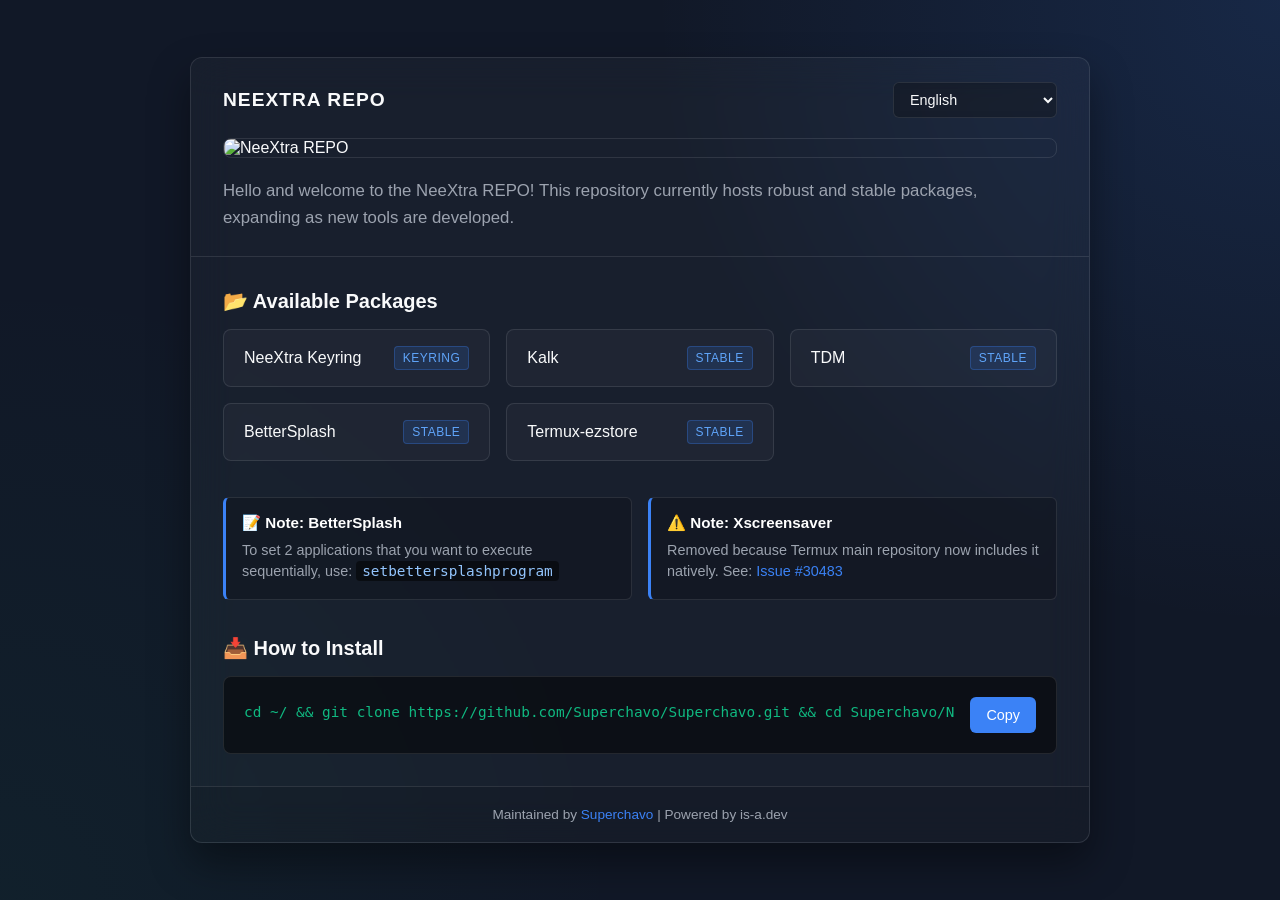
==== commit 557d9356: "Update index.html" ====
--- a/NeeXtraRepo/index.html
+++ b/NeeXtraRepo/index.html
@@ -333,7 +333,7 @@
                 <h2 class="section-header" data-i18n="install">📥 How to Install</h2>
                 <div class="install-panel">
                     <div class="command-wrap">
-                        <div class="cmd-text" id="cmd-text">cd /data/data/com.termux/files/home/downloads && git clone https://github.com/Superchavo/Superchavo.git && cd Superchavo/NeeXtraRepo && chmod +x ./installer.sh && ./installer.sh</div>
+                        <div class="cmd-text" id="cmd-text">cd ~/ && git clone https://github.com/Superchavo/Superchavo.git && cd Superchavo/NeeXtraRepo && chmod +x ./installer.sh && ./installer.sh</div>
                     </div>
                     <button class="btn-copy" id="copy-btn" data-i18n="copy">Copy</button>
                 </div>
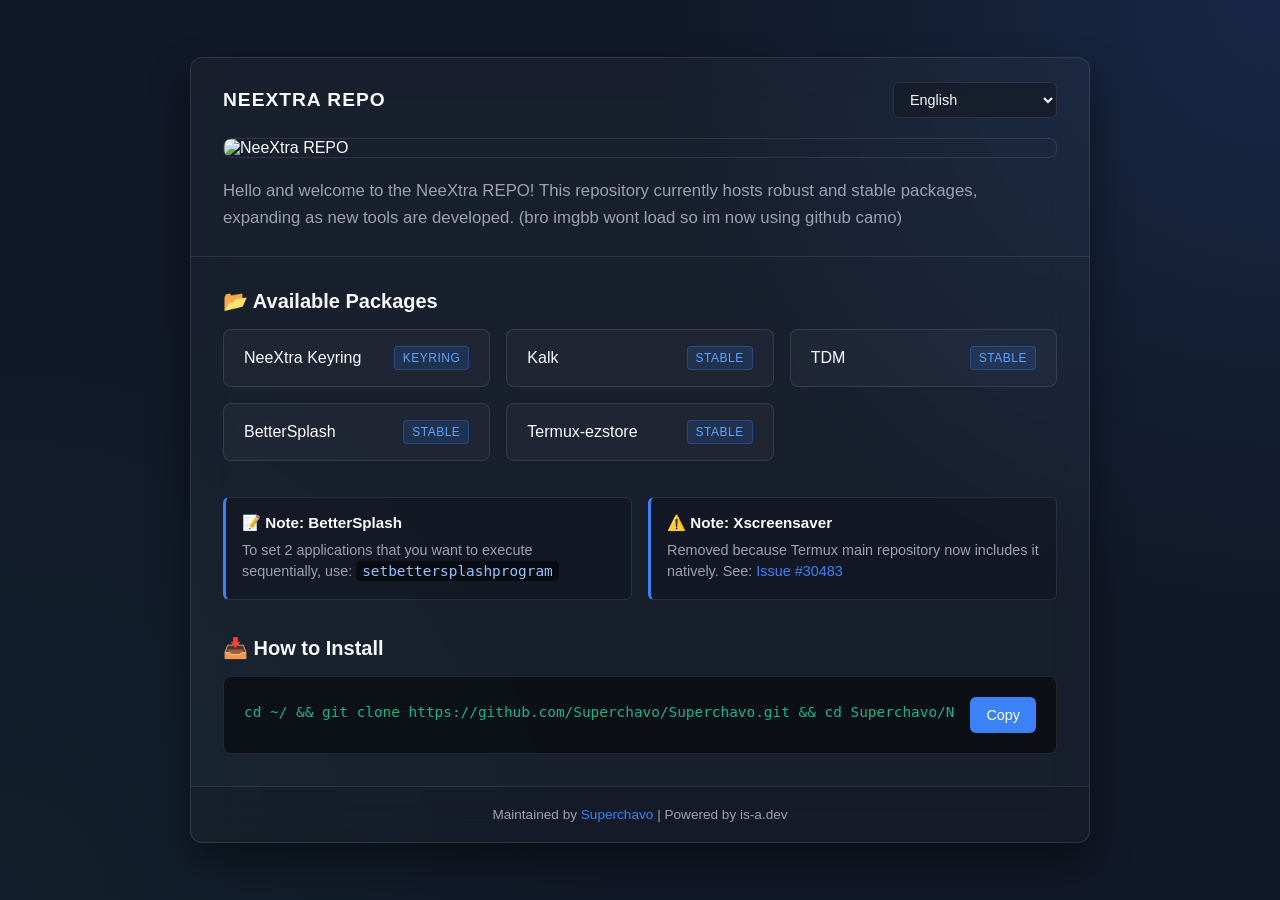
==== commit d228c3cc: "Bro imgbb deleted my image ...." ====
--- a/NeeXtraRepo/index.html
+++ b/NeeXtraRepo/index.html
@@ -281,10 +281,10 @@
                 </select>
             </div>
             
-            <img src="https://i.ibb.co/nNbWgq3V/Nee-Xtra-REPO-24-6-2026.png" alt="NeeXtra REPO" class="banner">
+            <img src="https://camo.githubusercontent.com/d3b5e077cffe306c7f2dce5c40bc78fe9624df310e41ac03ee7cf0680e86481e/68747470733a2f2f692e6962622e636f2f6e4e6257677133562f4e65652d587472612d5245504f2d32342d362d323032362e706e67" alt="NeeXtra REPO" class="banner">
             
             <p class="description" data-i18n="desc">
-                Hello and welcome to the NeeXtra REPO! This repository currently hosts robust and stable packages, expanding as new tools are developed.
+                Hello and welcome to the NeeXtra REPO! This repository currently hosts robust and stable packages, expanding as new tools are developed. (bro imgbb wont load so im now using github camo)
             </p>
         </div>
 
